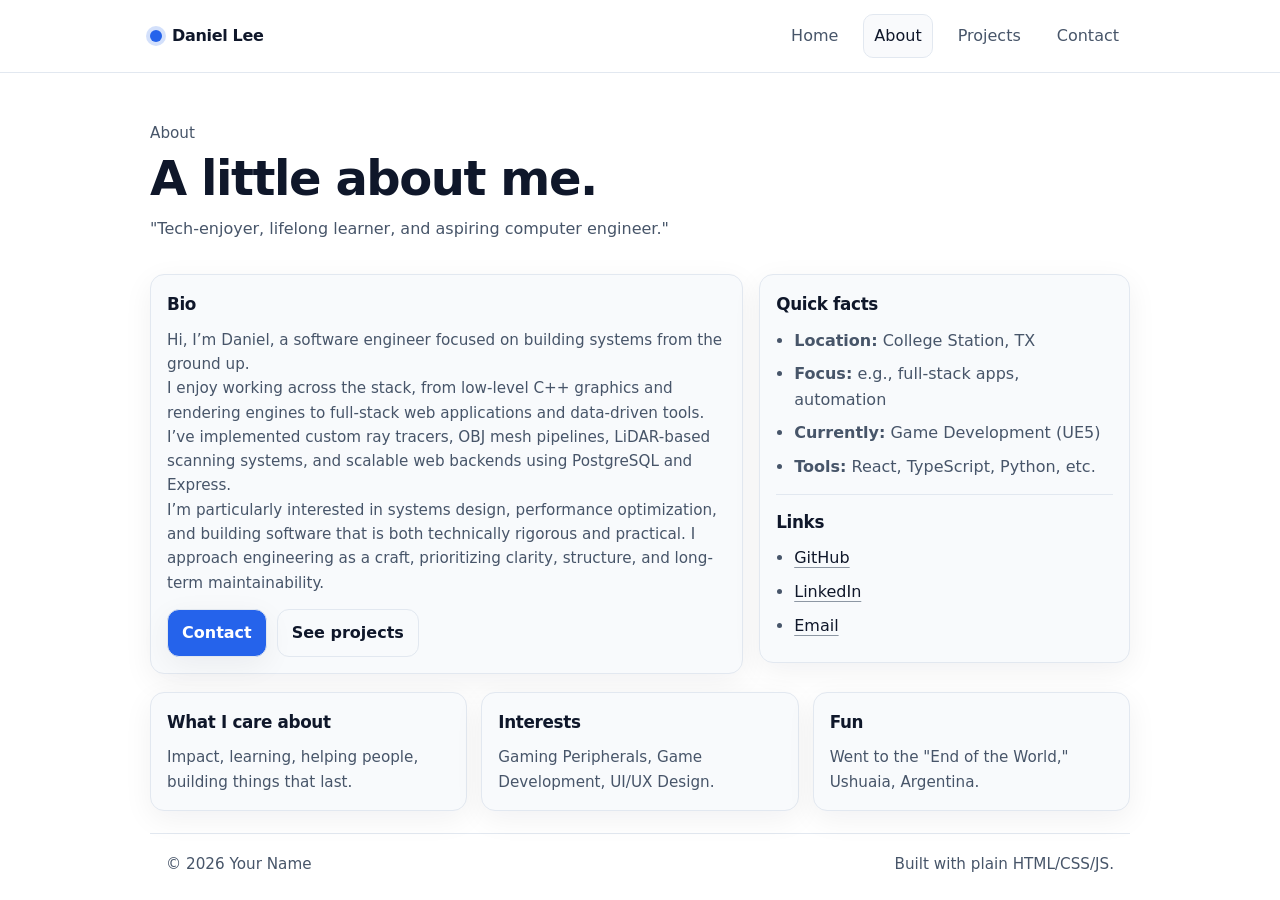
==== about.html @ 9754685d "Start from beginning." ====
<!doctype html>
<html lang="en">
  <head>
    <meta charset="UTF-8" />
    <meta name="viewport" content="width=device-width, initial-scale=1" />
    <title>Daniel Lee — About</title>
    <meta name="description" content="About Daniel Lee." />
    <link rel="stylesheet" href="styles.css" />
    <script defer src="script.js"></script>
  </head>

  <body>
    <a class="skip-link" href="#main">Skip to content</a>

    <header class="site-header">
      <div class="container header-inner">
        <a class="brand" href="index.html" aria-label="Go to home">
          <span class="brand-dot" aria-hidden="true"></span>
          <span>Daniel Lee</span>
        </a>

        <nav class="nav" aria-label="Primary">
          <a class="nav-link" href="index.html">Home</a>
          <a class="nav-link" aria-current="page" href="about.html">About</a>
          <a class="nav-link" href="projects.html">Projects</a>
          <a class="nav-link" href="contact.html">Contact</a>
        </nav>
      </div>
    </header>

    <main id="main" class="container">
      <!-- HERO -->
      <section class="hero">
        <p class="eyebrow">About</p>
        <h1 class="title">A little about me.</h1>
        <p class="subtitle">
          "Tech-enjoyer, lifelong learner, and aspiring computer engineer."
        </p>
      </section>

      <!-- BIO + HIGHLIGHTS -->
      <section class="about-split" aria-label="Bio and highlights">
        <div class="about-card">
          <h2 class="section-title">Bio</h2>
          <p class="muted">
            Hi, I’m Daniel, a software engineer focused on building systems from the ground up.
          </p>

          <p class="muted">
            I enjoy working across the stack, from low-level C++ graphics and rendering engines to full-stack web applications and data-driven tools. I’ve implemented custom ray tracers, OBJ mesh pipelines, LiDAR-based scanning systems, and scalable web backends using PostgreSQL and Express.
          </p>

          <p class="muted">
            I’m particularly interested in systems design, performance optimization, and building software that is both technically rigorous and practical. I approach engineering as a craft, prioritizing clarity, structure, and long-term maintainability.
          </p>

          <div class="about-actions">
            <a class="button" href="contact.html">Contact</a>
            <a class="button button-ghost" href="projects.html">See projects</a>
            <!-- Optional: link to resume -->
            <!-- <a class="button button-ghost" href="resume.pdf" target="_blank" rel="noreferrer">Resume</a> -->
          </div>
        </div>

        <aside class="about-card">
          <h2 class="section-title">Quick facts</h2>
          <ul class="about-list">
            <li><strong>Location:</strong> College Station, TX</li>
            <li><strong>Focus:</strong> e.g., full-stack apps, automation</li>
            <li><strong>Currently:</strong> Game Development (UE5)</li>
            <li><strong>Tools:</strong> React, TypeScript, Python, etc.</li>
          </ul>

          <hr class="soft-divider" />

          <h2 class="section-title">Links</h2>
          <ul class="about-links">
            <li><a class="text-link" href="https://github.com/danielsslee" target="_blank" rel="noreferrer">GitHub</a></li>
            <li><a class="text-link" href="https://www.linkedin.com/in/ssiklee" target="_blank" rel="noreferrer">LinkedIn</a></li>
            <li><a class="text-link" href="mailto:seungsik.daniel.lee@gmail.com">Email</a></li>
          </ul>
        </aside>
      </section>

      <!-- VALUES / INTERESTS -->
      <section class="about-grid" aria-label="Values and interests">
        <article class="mini-card">
          <h2 class="section-title">What I care about</h2>
          <p class="muted">Impact, learning, helping people, building things that last.</p>
        </article>

        <article class="mini-card">
          <h2 class="section-title">Interests</h2>
          <p class="muted">Gaming Peripherals, Game Development, UI/UX Design.</p>
        </article>

        <article class="mini-card">
          <h2 class="section-title">Fun</h2>
          <p class="muted">Went to the "End of the World," Ushuaia, Argentina.</p>
        </article>
      </section>

      <!-- TIMELINE (OPTIONAL BUT NICE) -->
       <!--
      <section class="timeline" aria-label="Timeline">
        <h2 class="section-title">Timeline</h2>

        <div class="timeline-item">
          <div class="timeline-date">2026 — Now</div>
          <div class="timeline-body">
            <h3 class="timeline-title">Current role / focus</h3>
            <p class="muted">One line about what you’re doing and what you’re building.</p>
          </div>
        </div>

        <div class="timeline-item">
          <div class="timeline-date">2025</div>
          <div class="timeline-body">
            <h3 class="timeline-title">A milestone</h3>
            <p class="muted">Project shipped, internship, research, leadership, etc.</p>
          </div>
        </div>
      </section>
    </main>
  -->
    <footer class="site-footer">
      <div class="container footer-inner">
        <p class="muted">© <span id="year"></span> Your Name</p>
        <p class="muted">Built with plain HTML/CSS/JS.</p>
      </div>
    </footer>
  </body>
</html>
---- styles.css ----
/* ========== Base / Theme ========== */
:root {
  color-scheme: light dark;

  /* Light defaults */
  --bg: #ffffff;
  --text: #0f172a;      /* slate-900 */
  --muted: #475569;     /* slate-600 */
  --card: #f8fafc;      /* slate-50 */
  --border: #e2e8f0;    /* slate-200 */
  --accent: #2563eb;    /* blue-600 */
  --accent-2: #1d4ed8;  /* blue-700 */
  --shadow: 0 8px 30px rgba(15, 23, 42, 0.06);

  --radius: 14px;
  --maxw: 980px;
}

/* Auto dark mode if user prefers it */
@media (prefers-color-scheme: dark) {
  :root {
    --bg: #0b1220;       /* deep navy */
    --text: #e5e7eb;     /* gray-200 */
    --muted: #9ca3af;    /* gray-400 */
    --card: #0f172a;     /* slate-900 */
    --border: #1f2937;   /* gray-800 */
    --accent: #60a5fa;   /* blue-400 */
    --accent-2: #93c5fd; /* blue-300 */
    --shadow: 0 10px 35px rgba(0, 0, 0, 0.35);
  }
}

/* ========== Layout ========== */
*,
*::before,
*::after {
  box-sizing: border-box;
}

html, body {
  height: 100%;
}

body {
  margin: 0;
  font-family: ui-sans-serif, system-ui, -apple-system, Segoe UI, Roboto, Helvetica, Arial, "Apple Color Emoji", "Segoe UI Emoji";
  background: var(--bg);
  color: var(--text);
  line-height: 1.6;
}

.container {
  width: min(var(--maxw), calc(100% - 2rem));
  margin: 0 auto;
}

.skip-link {
  position: absolute;
  left: -999px;
  top: 12px;
  padding: 10px 12px;
  background: var(--card);
  border: 1px solid var(--border);
  border-radius: 10px;
  color: var(--text);
  text-decoration: none;
}
.skip-link:focus {
  left: 12px;
  z-index: 10;
}

/* ========== Header / Nav ========== */
.site-header {
  position: sticky;
  top: 0;
  backdrop-filter: blur(10px);
  background: color-mix(in srgb, var(--bg) 85%, transparent);
  border-bottom: 1px solid var(--border);
  z-index: 5;
}

.header-inner {
  display: flex;
  align-items: center;
  justify-content: space-between;
  padding: 14px 0;
  gap: 16px;
}

.brand {
  display: inline-flex;
  align-items: center;
  gap: 10px;
  text-decoration: none;
  color: var(--text);
  font-weight: 700;
  letter-spacing: -0.02em;
}

.brand-dot {
  width: 12px;
  height: 12px;
  border-radius: 999px;
  background: var(--accent);
  box-shadow: 0 0 0 4px color-mix(in srgb, var(--accent) 20%, transparent);
}

.nav {
  display: flex;
  gap: 14px;
  flex-wrap: wrap;
  justify-content: flex-end;
}

.nav-link {
  text-decoration: none;
  color: var(--muted);
  padding: 8px 10px;
  border-radius: 10px;
  border: 1px solid transparent;
}

.nav-link:hover {
  color: var(--text);
  background: color-mix(in srgb, var(--card) 70%, transparent);
  border-color: var(--border);
}

.nav-link[aria-current="page"] {
  color: var(--text);
  background: color-mix(in srgb, var(--card) 85%, transparent);
  border-color: var(--border);
}

/* ========== Main Content ========== */
.hero {
  padding: 48px 0 22px;
}

.eyebrow {
  margin: 0 0 6px;
  color: var(--muted);
  font-size: 0.95rem;
}

.title {
  margin: 0 0 10px;
  font-size: clamp(2.1rem, 4vw, 3rem);
  line-height: 1.15;
  letter-spacing: -0.03em;
}

.subtitle {
  margin: 0;
  color: var(--muted);
  max-width: 60ch;
}

.hero-actions {
  margin-top: 18px;
  display: flex;
  gap: 10px;
  flex-wrap: wrap;
}

.button {
  display: inline-flex;
  align-items: center;
  justify-content: center;
  padding: 10px 14px;
  border-radius: 12px;
  border: 1px solid var(--border);
  background: var(--accent);
  color: #fff;
  text-decoration: none;
  font-weight: 600;
  box-shadow: var(--shadow);
}

.button:hover {
  background: var(--accent-2);
}

.button-ghost {
  background: transparent;
  color: var(--text);
  box-shadow: none;
}

.button-ghost:hover {
  background: color-mix(in srgb, var(--card) 85%, transparent);
}

.grid {
  display: grid;
  grid-template-columns: repeat(12, 1fr);
  gap: 14px;
  padding: 22px 0 56px;
}

.card {
  grid-column: span 12;
  padding: 18px;
  background: var(--card);
  border: 1px solid var(--border);
  border-radius: var(--radius);
  box-shadow: var(--shadow);
}

.card h2 {
  margin: 0 0 8px;
  font-size: 1.1rem;
  letter-spacing: -0.02em;
}

.card p {
  margin: 0;
  color: var(--muted);
}

@media (min-width: 800px) {
  .card { grid-column: span 4; }
}

/* ========== Footer ========== */
.site-footer {
  border-top: 1px solid var(--border);
  padding: 18px 0;
}

.footer-inner {
  display: flex;
  justify-content: space-between;
  gap: 12px;
  flex-wrap: wrap;
}

.muted {
  margin: 0;
  color: var(--muted);
  font-size: 0.95rem;
}

/* Utility */
a:focus-visible, button:focus-visible {
  outline: 3px solid color-mix(in srgb, var(--accent) 55%, transparent);
  outline-offset: 2px;
  border-radius: 10px;
}

/* ========== Projects Page ========== */
.projects {
  display: grid;
  gap: 16px;
  padding: 10px 0 56px;
}

.project {
  display: grid;
  grid-template-columns: 1fr;
  gap: 14px;
  padding: 16px;
  background: var(--card);
  border: 1px solid var(--border);
  border-radius: var(--radius);
  box-shadow: var(--shadow);
}

/* Alternate layout automatically on wider screens */
@media (min-width: 860px) {
  .project {
    grid-template-columns: 1.2fr 1fr; /* image a bit wider than text */
    align-items: center;
    gap: 18px;
    padding: 18px;
  }

  /* Every even project flips columns */
  .project:nth-child(even) .project-media {
    order: 2;
  }
  .project:nth-child(even) .project-body {
    order: 1;
  }
}

.project-media {
  border-radius: calc(var(--radius) - 4px);
  overflow: hidden;
  border: 1px solid var(--border);
  background: color-mix(in srgb, var(--bg) 92%, var(--card));
}

.project-media img {
  display: block;
  width: 100%;
  height: auto;
  aspect-ratio: 16 / 10;
  object-fit: cover;
}

.project-title {
  margin: 0 0 6px;
  font-size: 1.25rem;
  letter-spacing: -0.02em;
}

.project-link {
  color: var(--text);
  text-decoration: underline;
  text-decoration-color: color-mix(in srgb, var(--muted) 60%, transparent);
  text-underline-offset: 4px;
}

.project-link:hover {
  color: var(--accent);
  text-decoration-color: color-mix(in srgb, var(--accent) 70%, transparent);
}

.project-link:focus-visible {
  outline: 3px solid color-mix(in srgb, var(--accent) 55%, transparent);
  outline-offset: 3px;
  border-radius: 10px;
  text-decoration: none;
}

.project-desc {
  margin: 0 0 12px;
  color: var(--muted);
  max-width: 70ch;
}

.project-meta {
  margin: 0 0 14px;
  padding-left: 18px;
  color: var(--muted);
}

.project-meta li {
  margin: 6px 0;
}

.project-actions {
  display: flex;
  gap: 10px;
  flex-wrap: wrap;
}

/* ========== About Page ========== */
.section-title {
  margin: 0 0 10px;
  font-size: 1.05rem;
  letter-spacing: -0.02em;
}

.about-split {
  display: grid;
  gap: 16px;
  padding: 10px 0 18px;
}

.about-card {
  background: var(--card);
  border: 1px solid var(--border);
  border-radius: var(--radius);
  box-shadow: var(--shadow);
  padding: 16px;
}

.about-actions {
  margin-top: 14px;
  display: flex;
  gap: 10px;
  flex-wrap: wrap;
}

.about-list,
.about-links {
  margin: 0;
  padding-left: 18px;
  color: var(--muted);
}

.about-list li,
.about-links li {
  margin: 8px 0;
}

.text-link {
  color: var(--text);
  text-decoration: underline;
  text-decoration-color: color-mix(in srgb, var(--muted) 60%, transparent);
  text-underline-offset: 4px;
}

.text-link:hover {
  color: var(--accent);
  text-decoration-color: color-mix(in srgb, var(--accent) 70%, transparent);
}

.soft-divider {
  border: 0;
  border-top: 1px solid var(--border);
  margin: 14px 0;
}

.about-grid {
  display: grid;
  gap: 14px;
  padding: 0 0 22px;
}

.mini-card {
  padding: 16px;
  background: var(--card);
  border: 1px solid var(--border);
  border-radius: var(--radius);
  box-shadow: var(--shadow);
}

.timeline {
  padding: 0 0 56px;
}

.timeline-item {
  display: grid;
  gap: 10px;
  padding: 14px 0;
  border-top: 1px solid var(--border);
}

.timeline-item:last-child {
  border-bottom: 1px solid var(--border);
}

.timeline-date {
  color: var(--muted);
  font-size: 0.95rem;
}

.timeline-title {
  margin: 0 0 6px;
  font-size: 1.05rem;
  letter-spacing: -0.02em;
}

@media (min-width: 900px) {
  .about-split {
    grid-template-columns: 1.6fr 1fr;
    align-items: start;
  }

  .about-grid {
    grid-template-columns: repeat(3, 1fr);
  }

  .timeline-item {
    grid-template-columns: 160px 1fr;
    align-items: start;
    gap: 18px;
  }
}

/* ========== Contact Page ========== */
.contact-card {
  display: grid;
  gap: 16px;
  padding: 10px 0 56px;
}

.contact-main,
.contact-side {
  background: var(--card);
  border: 1px solid var(--border);
  border-radius: var(--radius);
  box-shadow: var(--shadow);
  padding: 18px;
}

.contact-email {
  margin: 12px 0 0;
  font-size: 1.15rem;
  font-weight: 600;
}

.contact-link {
  color: var(--text);
  text-decoration: underline;
  text-decoration-color: color-mix(in srgb, var(--accent) 50%, transparent);
  text-underline-offset: 4px;
}

.contact-link:hover {
  color: var(--accent);
  text-decoration-color: color-mix(in srgb, var(--accent) 80%, transparent);
}

.small-note {
  font-size: 0.9rem;
  margin-top: 10px;
}

.contact-links,
.contact-open {
  margin: 0;
  padding-left: 18px;
  color: var(--muted);
}

.contact-links li,
.contact-open li {
  margin: 8px 0;
}

@media (min-width: 900px) {
  .contact-card {
    grid-template-columns: 1.6fr 1fr;
    align-items: start;
  }
}
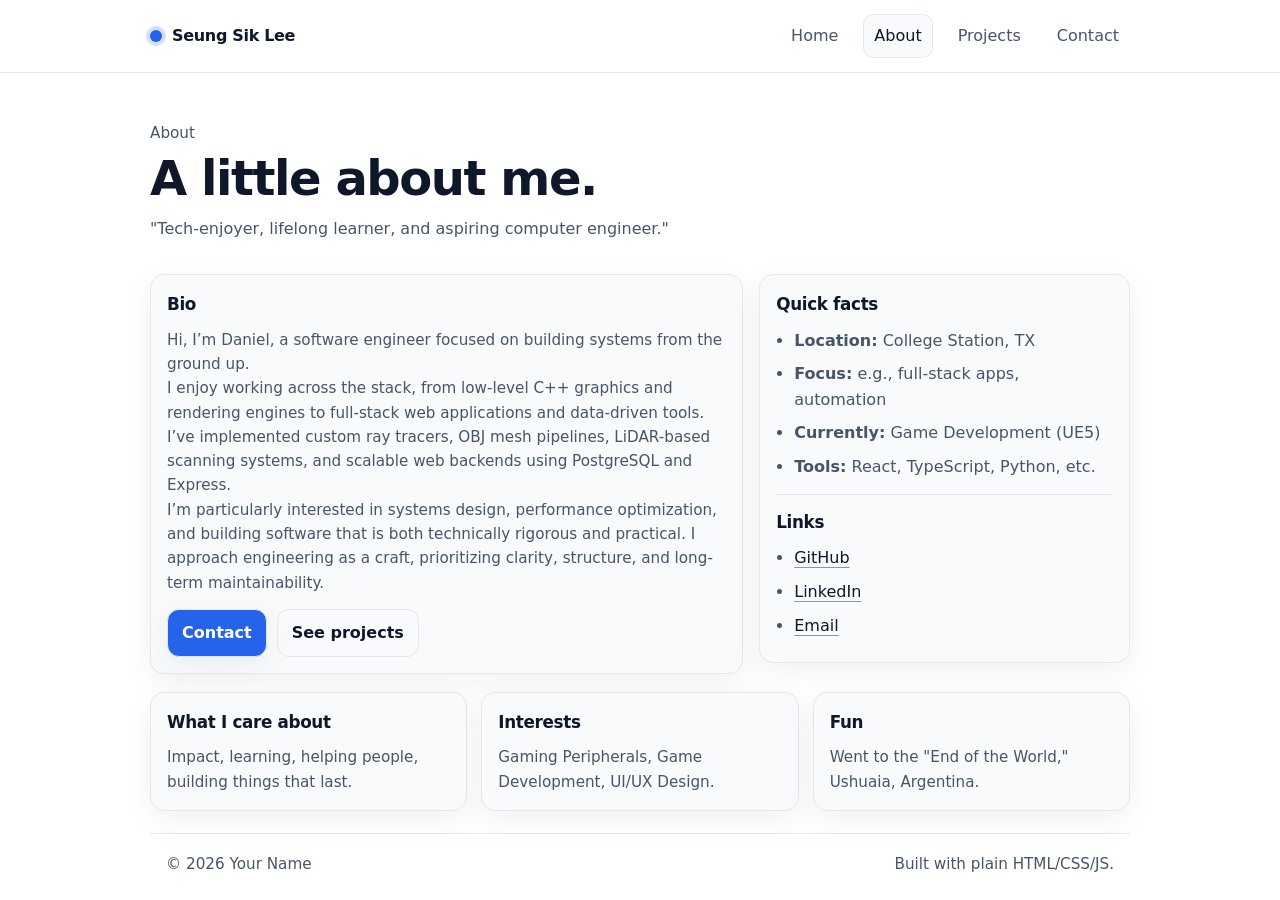
==== commit b5685676: "Update brand name from 'Daniel Lee' to 'Seung Sik Lee'" ====
--- a/about.html
+++ b/about.html
@@ -16,7 +16,7 @@
       <div class="container header-inner">
         <a class="brand" href="index.html" aria-label="Go to home">
           <span class="brand-dot" aria-hidden="true"></span>
-          <span>Daniel Lee</span>
+          <span>Seung Sik Lee</span>
         </a>
 
         <nav class="nav" aria-label="Primary">
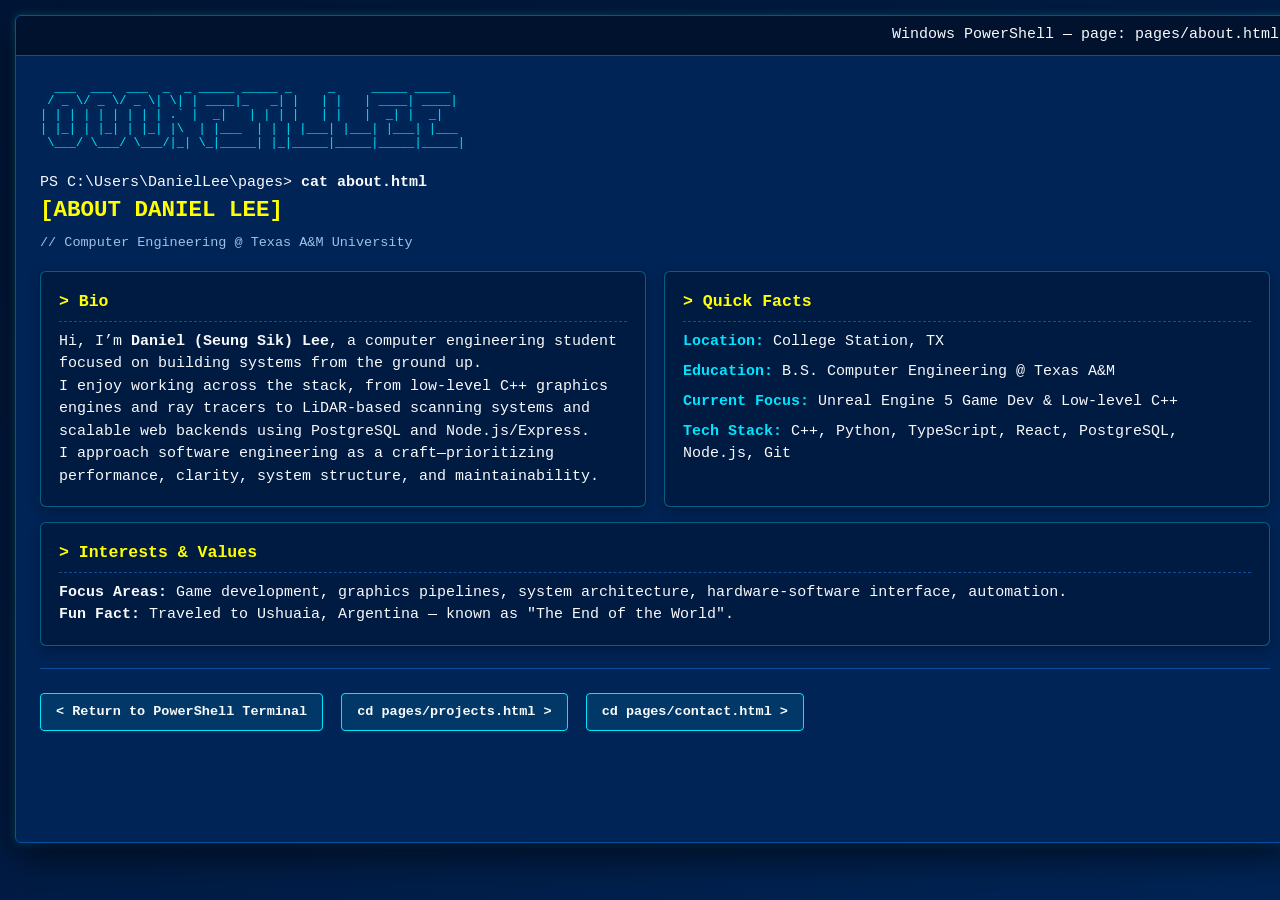
==== commit 4fee847a: "New Update Dropped" ====
--- a/about.html
+++ b/about.html
@@ -2,132 +2,10 @@
 <html lang="en">
   <head>
     <meta charset="UTF-8" />
-    <meta name="viewport" content="width=device-width, initial-scale=1" />
-    <title>Daniel Lee — About</title>
-    <meta name="description" content="About Daniel Lee." />
-    <link rel="stylesheet" href="styles.css" />
-    <script defer src="script.js"></script>
+    <meta http-equiv="refresh" content="0; url=pages/about.html" />
+    <title>Redirecting to pages/about.html...</title>
   </head>
-
   <body>
-    <a class="skip-link" href="#main">Skip to content</a>
-
-    <header class="site-header">
-      <div class="container header-inner">
-        <a class="brand" href="index.html" aria-label="Go to home">
-          <span class="brand-dot" aria-hidden="true"></span>
-          <span>Seung Sik Lee</span>
-        </a>
-
-        <nav class="nav" aria-label="Primary">
-          <a class="nav-link" href="index.html">Home</a>
-          <a class="nav-link" aria-current="page" href="about.html">About</a>
-          <a class="nav-link" href="projects.html">Projects</a>
-          <a class="nav-link" href="contact.html">Contact</a>
-        </nav>
-      </div>
-    </header>
-
-    <main id="main" class="container">
-      <!-- HERO -->
-      <section class="hero">
-        <p class="eyebrow">About</p>
-        <h1 class="title">A little about me.</h1>
-        <p class="subtitle">
-          "Tech-enjoyer, lifelong learner, and aspiring computer engineer."
-        </p>
-      </section>
-
-      <!-- BIO + HIGHLIGHTS -->
-      <section class="about-split" aria-label="Bio and highlights">
-        <div class="about-card">
-          <h2 class="section-title">Bio</h2>
-          <p class="muted">
-            Hi, I’m Daniel, a software engineer focused on building systems from the ground up.
-          </p>
-
-          <p class="muted">
-            I enjoy working across the stack, from low-level C++ graphics and rendering engines to full-stack web applications and data-driven tools. I’ve implemented custom ray tracers, OBJ mesh pipelines, LiDAR-based scanning systems, and scalable web backends using PostgreSQL and Express.
-          </p>
-
-          <p class="muted">
-            I’m particularly interested in systems design, performance optimization, and building software that is both technically rigorous and practical. I approach engineering as a craft, prioritizing clarity, structure, and long-term maintainability.
-          </p>
-
-          <div class="about-actions">
-            <a class="button" href="contact.html">Contact</a>
-            <a class="button button-ghost" href="projects.html">See projects</a>
-            <!-- Optional: link to resume -->
-            <!-- <a class="button button-ghost" href="resume.pdf" target="_blank" rel="noreferrer">Resume</a> -->
-          </div>
-        </div>
-
-        <aside class="about-card">
-          <h2 class="section-title">Quick facts</h2>
-          <ul class="about-list">
-            <li><strong>Location:</strong> College Station, TX</li>
-            <li><strong>Focus:</strong> e.g., full-stack apps, automation</li>
-            <li><strong>Currently:</strong> Game Development (UE5)</li>
-            <li><strong>Tools:</strong> React, TypeScript, Python, etc.</li>
-          </ul>
-
-          <hr class="soft-divider" />
-
-          <h2 class="section-title">Links</h2>
-          <ul class="about-links">
-            <li><a class="text-link" href="https://github.com/danielsslee" target="_blank" rel="noreferrer">GitHub</a></li>
-            <li><a class="text-link" href="https://www.linkedin.com/in/ssiklee" target="_blank" rel="noreferrer">LinkedIn</a></li>
-            <li><a class="text-link" href="mailto:seungsik.daniel.lee@gmail.com">Email</a></li>
-          </ul>
-        </aside>
-      </section>
-
-      <!-- VALUES / INTERESTS -->
-      <section class="about-grid" aria-label="Values and interests">
-        <article class="mini-card">
-          <h2 class="section-title">What I care about</h2>
-          <p class="muted">Impact, learning, helping people, building things that last.</p>
-        </article>
-
-        <article class="mini-card">
-          <h2 class="section-title">Interests</h2>
-          <p class="muted">Gaming Peripherals, Game Development, UI/UX Design.</p>
-        </article>
-
-        <article class="mini-card">
-          <h2 class="section-title">Fun</h2>
-          <p class="muted">Went to the "End of the World," Ushuaia, Argentina.</p>
-        </article>
-      </section>
-
-      <!-- TIMELINE (OPTIONAL BUT NICE) -->
-       <!--
-      <section class="timeline" aria-label="Timeline">
-        <h2 class="section-title">Timeline</h2>
-
-        <div class="timeline-item">
-          <div class="timeline-date">2026 — Now</div>
-          <div class="timeline-body">
-            <h3 class="timeline-title">Current role / focus</h3>
-            <p class="muted">One line about what you’re doing and what you’re building.</p>
-          </div>
-        </div>
-
-        <div class="timeline-item">
-          <div class="timeline-date">2025</div>
-          <div class="timeline-body">
-            <h3 class="timeline-title">A milestone</h3>
-            <p class="muted">Project shipped, internship, research, leadership, etc.</p>
-          </div>
-        </div>
-      </section>
-    </main>
-  -->
-    <footer class="site-footer">
-      <div class="container footer-inner">
-        <p class="muted">© <span id="year"></span> Your Name</p>
-        <p class="muted">Built with plain HTML/CSS/JS.</p>
-      </div>
-    </footer>
+    <p>Redirecting to <a href="pages/about.html">pages/about.html</a>...</p>
   </body>
 </html>
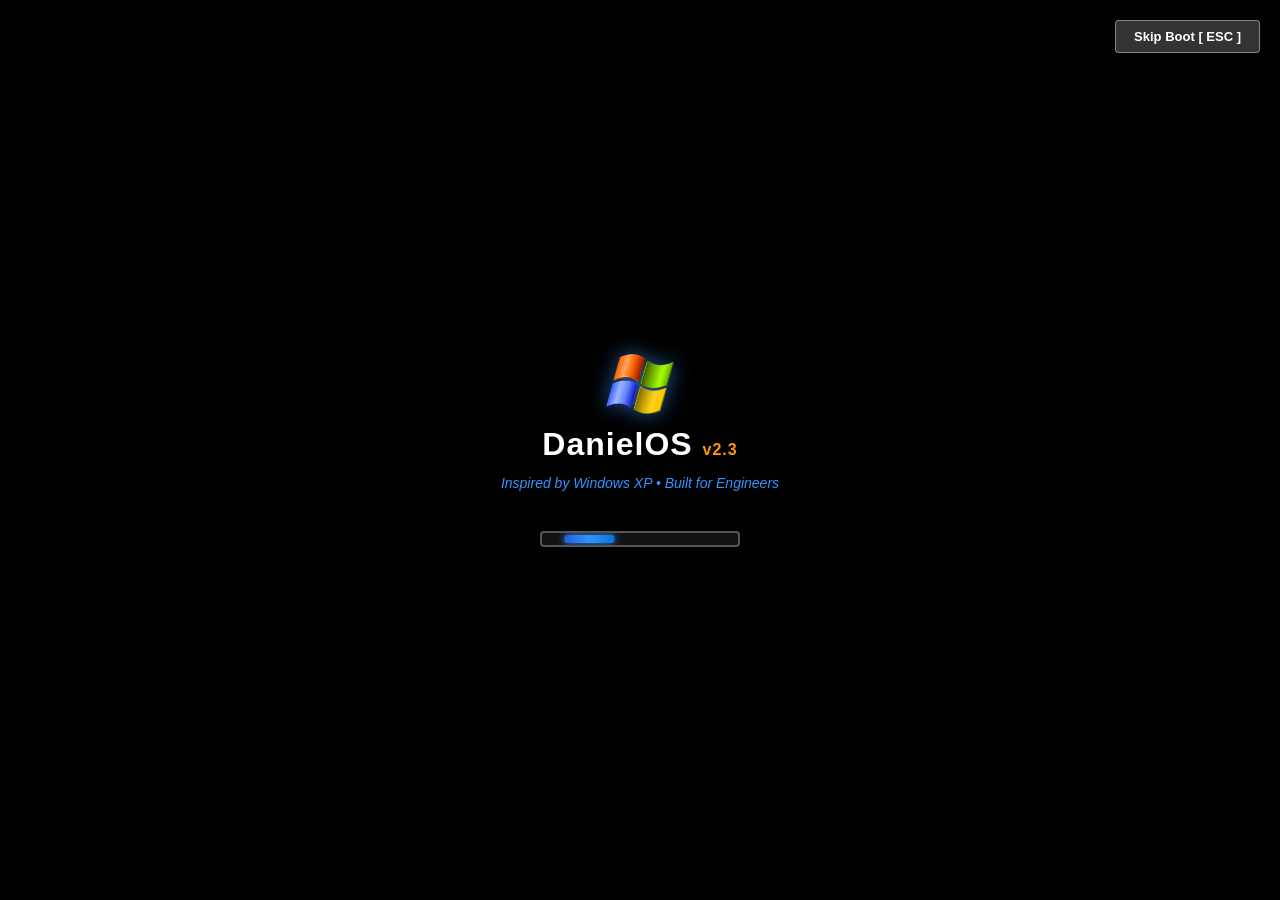
==== commit 5759ad28: "Windows XP design update with optimized video" ====
--- a/about.html
+++ b/about.html
@@ -2,10 +2,10 @@
 <html lang="en">
   <head>
     <meta charset="UTF-8" />
-    <meta http-equiv="refresh" content="0; url=pages/about.html" />
-    <title>Redirecting to pages/about.html...</title>
+    <meta http-equiv="refresh" content="0; url=index.html" />
+    <title>Redirecting to Desktop OS Portfolio...</title>
   </head>
   <body>
-    <p>Redirecting to <a href="pages/about.html">pages/about.html</a>...</p>
+    <p>Redirecting to <a href="index.html">Desktop OS Portfolio</a>...</p>
   </body>
 </html>
